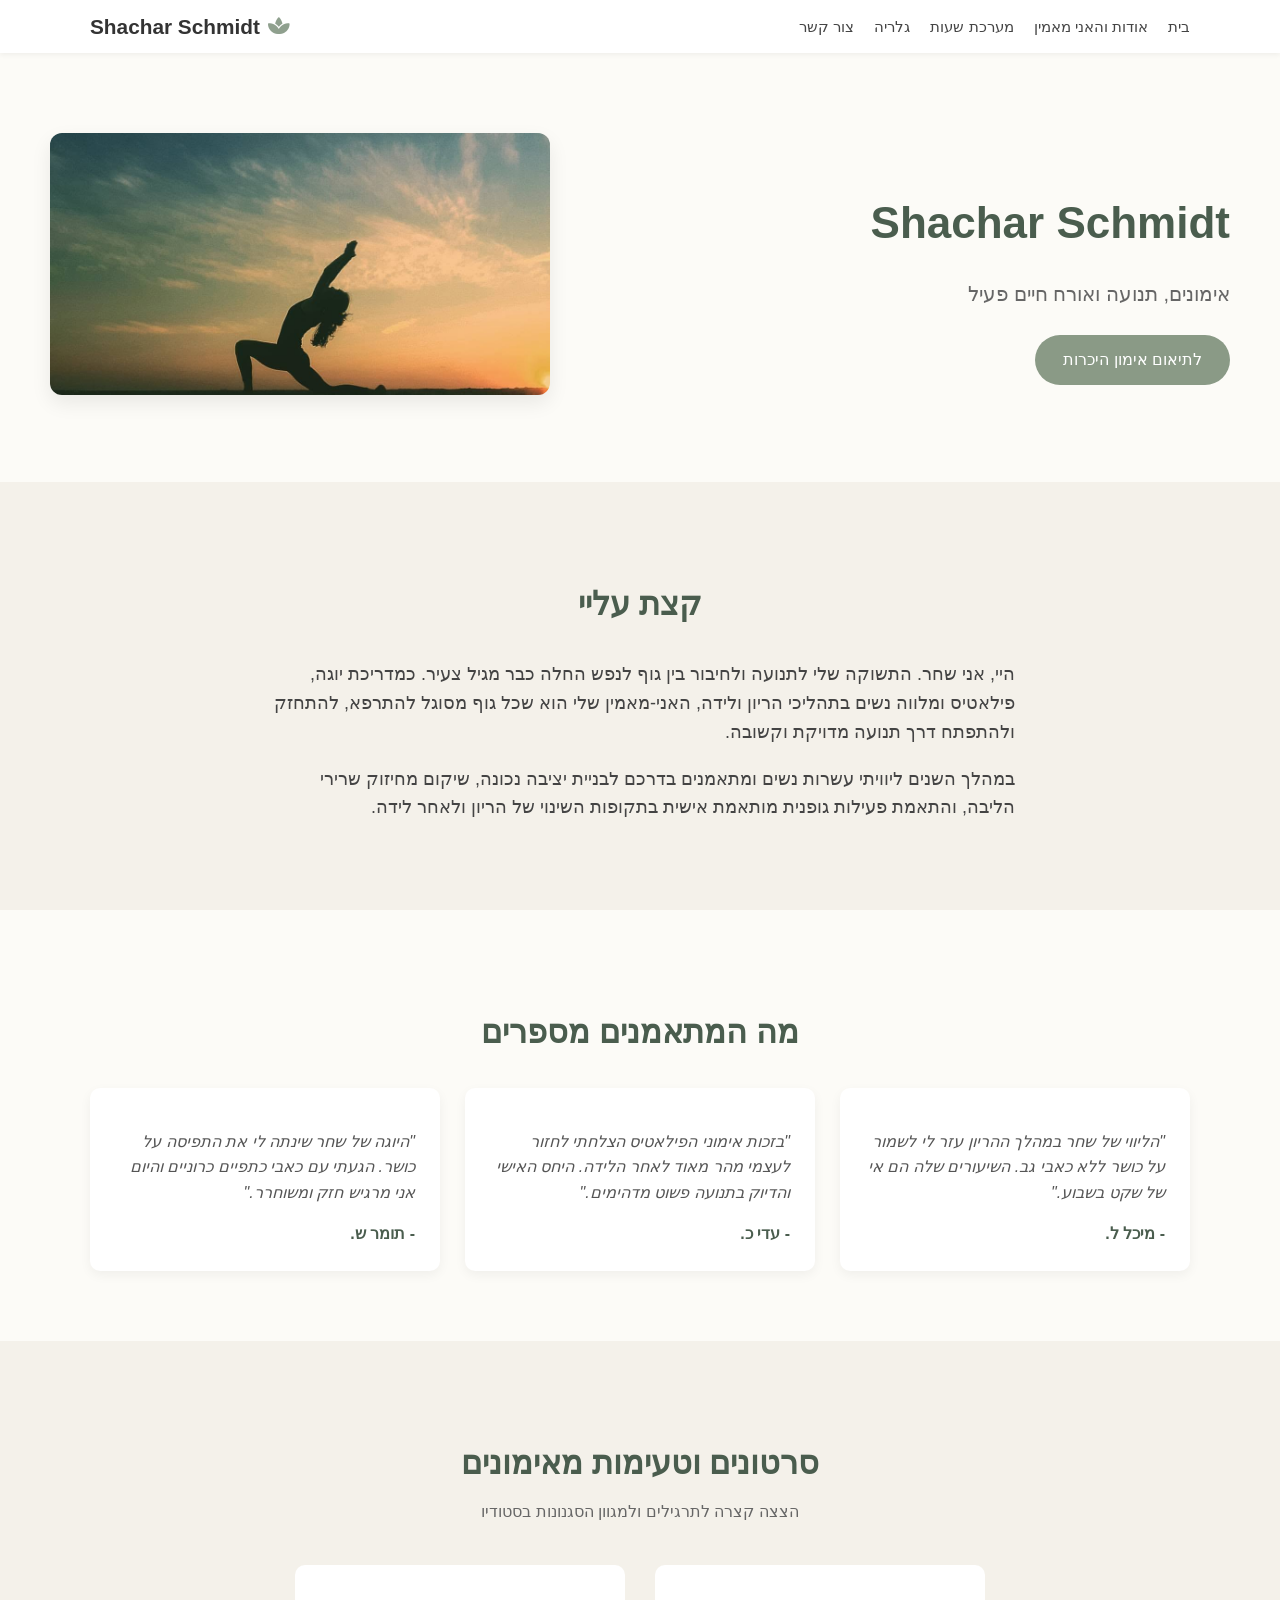
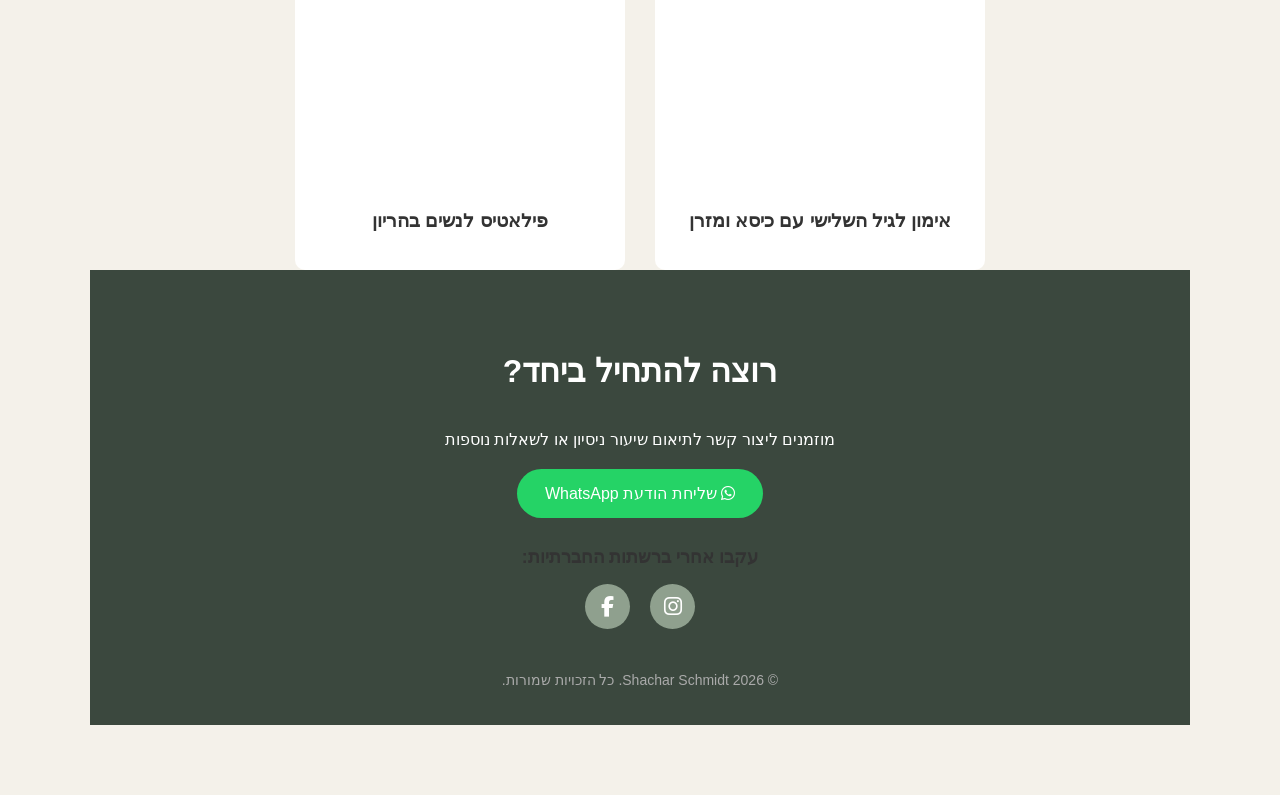
==== index.html @ 077f6edd "Fix HTML encoding issues in index.html" ====
<!DOCTYPE html>
<html lang="he" dir="rtl">

<head>
   <!-- Font Awesome Icons -->
<link rel="stylesheet" href="https://cdnjs.cloudflare.com/ajax/libs/font-awesome/6.4.0/css/all.min.css">
    <meta charset="UTF-8">
    <meta name="viewport" content="width=device-width, initial-scale=1.0">
    <title>Shachar Schmidt - יוגה, פילאטיס ותנועה</title>
    <link rel="stylesheet" href="style.css">
</head>

<body>

   <!-- תפריט עליון -->
    <header class="header">
  <div class="container header-container">
    <!-- לוגו יחיד מימין עם אייקון יוגה -->
    <div class="logo">
      <i class="fa-solid fa-spa logo-icon"></i> Shachar Schmidt
    </div>
    
    <!-- תפריט ניווט בשורה אחת -->
    <nav class="navbar">
      <ul class="nav-links">
        <li><a href="index.html">בית</a></li>
        <li><a href="about.html">אודות והאני מאמין</a></li>
        <li><a href="schedule.html">מערכת שעות</a></li>
        <li><a href="gallery.html">גלריה</a></li>
        <li><a href="#contact">צור קשר</a></li>
      </ul>
    </nav>
  </div>
</header>

    <!-- אזור ראשי (Hero Section) -->
    <section id="hero" class="hero">
        <div class="hero-content">
            <h1>Shachar Schmidt</h1>
            <p>אימונים, תנועה ואורח חיים פעיל</p>
            <a href="#contact" class="btn">לתיאום אימון היכרות</a>
        </div>
        <div class="hero-image">
            <img src="images/shachr.jpg" alt="שחר שמידט - מורה ליוגה ופילאטיס">
        </div>
    </section>

    <!-- סקציית אודות -->
    <section id="about" class="section about-section">
        <div class="container">
            <h2>קצת עליי</h2>
            <div class="about-grid">
                <div class="about-text">
                    <p>
                        היי, אני שחר. התשוקה שלי לתנועה ולחיבור בין גוף לנפש החלה כבר מגיל צעיר. 
                        כמדריכת יוגה, פילאטיס ומלווה נשים בתהליכי הריון ולידה, האני-מאמין שלי הוא שכל גוף מסוגל להתרפא, להתחזק ולהתפתח דרך תנועה מדויקת וקשובה.
                    </p>
                    <p>
                        במהלך השנים ליוויתי עשרות נשים ומתאמנים בדרכם לבניית יציבה נכונה, שיקום מחיזוק שרירי הליבה, והתאמת פעילות גופנית מותאמת אישית בתקופות השינוי של הריון ולאחר לידה.
                    </p>
                </div>
            </div>
        </div>
    </section>

    <!-- סקציית המלצות מתאמנים -->
    <section id="testimonials" class="section testimonials-section">
        <div class="container">
            <h2>מה המתאמנים מספרים</h2>
            <div class="cards-grid">
                <div class="card">
                    <p class="quote">"הליווי של שחר במהלך ההריון עזר לי לשמור על כושר ללא כאבי גב. השיעורים שלה הם אי של שקט בשבוע."</p>
                    <span class="author">- מיכל ל.</span>
                </div>
                <div class="card">
                    <p class="quote">"בזכות אימוני הפילאטיס הצלחתי לחזור לעצמי מהר מאוד לאחר הלידה. היחס האישי והדיוק בתנועה פשוט מדהימים."</p>
                    <span class="author">- עדי כ.</span>
                </div>
                <div class="card">
                    <p class="quote">"היוגה של שחר שינתה לי את התפיסה על כושר. הגעתי עם כאבי כתפיים כרוניים והיום אני מרגיש חזק ומשוחרר."</p>
                    <span class="author">- תומר ש.</span>
                </div>
            </div>
        </div>
    </section>

    <!-- סקציית סרטוני אימון -->
    <section id="videos" class="section videos-section">
        <div class="container">
           <h2>סרטונים וטעימות מאימונים</h2>
<p class="section-subtitle">הצצה קצרה לתרגילים ולמגוון הסגנונות בסטודיו</p>

<div class="video-grid">
    <!-- סרטון 1 -->
    <div class="video-card">
        <iframe 
            width="100%" 
            height="200" 
            src="https://www.youtube.com/watch?v=Ssh5cuVT5lw" 
            title="אימון לגיל השלישי" 
            frameborder="0" 
            allow="accelerometer; autoplay; clipboard-write; encrypted-media; gyroscope; picture-in-picture" 
            allowfullscreen>
        </iframe>
        <h3>אימון לגיל השלישי עם כיסא ומזרן</h3>
    </div>

    <!-- סרטון 2 -->
    <div class="video-card">
        <iframe 
            width="100%" 
            height="200" 
            src="https://www.youtube.com/embed/dh1nBXYaDmw" 
            title="פילאטיס לנשים בהריון" 
            frameborder="0" 
            allow="accelerometer; autoplay; clipboard-write; encrypted-media; gyroscope; picture-in-picture" 
            allowfullscreen>
        </iframe>
        <h3>פילאטיס לנשים בהריון</h3>
    </div>
</div>

    <!-- סקציית יצירת קשר / פוטר -->
    <footer id="contact" class="footer">
  <div class="container">
    <h2>רוצה להתחיל ביחד?</h2>
    <p>מוזמנים ליצור קשר לתיאום שיעור ניסיון או לשאלות נוספות</p>
    
    <!-- כפתור ווטסאפ -->
  <a href="https://wa.me/972506403229?text=היי,%20אני%20מתעניינת%20בתוכן%20ובאימונים%20שלך,%20אשמח%20לפרטים%20נוספים" class="btn btn-whatsapp" target="_blank">
  <i class="fab fa-whatsapp"></i> שליחת הודעת WhatsApp
</a>

    <!-- אזור רשתות חברתיות -->
    <div class="social-links">
      <h3>עקבו אחרי ברשתות החברתיות:</h3>
      <a href="https://www.instagram.com/shacharschmidt" target="_blank" aria-label="Instagram">
        <i class="fab fa-instagram"></i>
      </a>
      <a href="https://www.facebook.com/shacharschmidt" target="_blank" aria-label="Facebook">
        <i class="fab fa-facebook-f"></i>
      </a>
    </div>

    <p class="copyright">© 2026 Shachar Schmidt. כל הזכויות שמורות.</p>
  </div>
</footer>

</body>
</html>
---- style.css ----
/* הגדרות בסיס */
body {
    margin: 0;
    font-family: 'Segoe UI', Tahoma, Geneva, Verdana, sans-serif;
    background-color: #fcfbf7;
    color: #333333;
    line-height: 1.6;
}

.container {
    max-width: 1100px;
    margin: 0 auto;
    padding: 0 20px;
}

.section {
    padding: 70px 0;
    text-align: center;
}

.section h2 {
    font-size: 32px;
    color: #4a5d4e;
    margin-bottom: 30px;
}

.section-subtitle {
    color: #666;
    margin-top: -20px;
    margin-bottom: 40px;
}

/* צמצום גובה ה-Header וסדר כללי */
.header {
  background-color: #ffffff;
  box-shadow: 0 2px 5px rgba(0,0,0,0.05);
  padding: 10px 0; /* צמצום הרווח העליון והתחתון */
}

.header-container {
  display: flex;
  justify-content: space-between;
  align-items: center;
  flex-direction: row-reverse; /* שומר על הלוגו מימין והתפריט משמאל */
}

/* עיצוב הלוגו והאייקון */
.logo {
  font-size: 1.3rem;
  font-weight: bold;
  color: #333;
  display: flex;
  align-items: center;
  gap: 8px;
}

.logo-icon {
  color: #8fa08e; /* צבע ירוק-זית עדין לאייקון היוגה */
  font-size: 1.2rem;
}

/* עיצוב הקישורים בשורה אחת נקייה */
.nav-links {
  display: flex;
  list-style: none; /* מסיר את הנקודות של הרשימה */
  margin: 0;
  padding: 0;
  gap: 20px; /* מרווח בין הקישורים */
}

.nav-links a {
  text-decoration: none;
  color: #444;
  font-weight: 500;
  font-size: 0.95rem;
  transition: color 0.3s;
}

.nav-links a:hover {
  color: #8fa08e;
}

/* אזור ראשי - Hero */
.hero {
    display: flex;
    align-items: center;
    justify-content: space-between;
    padding: 80px 50px;
    gap: 40px;
}

.hero-content h1 {
    font-size: 44px;
    color: #4a5d4e;
    margin-bottom: 15px;
}

.hero-content p {
    font-size: 20px;
    color: #666666;
    margin-bottom: 25px;
}

.hero-image img {
    width: 100%;
    max-width: 500px;
    border-radius: 12px;
    box-shadow: 0 8px 20px rgba(0,0,0,0.08);
}

/* כפתורים */
.btn {
    display: inline-block;
    background-color: #8a9a86;
    color: white;
    text-decoration: none;
    padding: 12px 28px;
    font-size: 16px;
    border-radius: 25px;
    transition: background-color 0.3s;
}

.btn:hover {
    background-color: #6c7c68;
}

.btn-whatsapp {
    background-color: #25d366;
}

.btn-whatsapp:hover {
    background-color: #1eb854;
}

/* סקציית אודות */
.about-section {
    background-color: #f4f1ea;
}

.about-text {
    max-width: 750px;
    margin: 0 auto;
    font-size: 18px;
    color: #444;
    text-align: right;
}

/* סקציית המלצות (Cards) */
.cards-grid {
    display: flex;
    gap: 25px;
    justify-content: center;
    flex-wrap: wrap;
}

.card {
    background: white;
    padding: 25px;
    border-radius: 10px;
    box-shadow: 0 4px 12px rgba(0,0,0,0.05);
    flex: 1;
    min-width: 250px;
    max-width: 320px;
    text-align: right;
}

.quote {
    font-style: italic;
    color: #555;
    margin-bottom: 15px;
}

.author {
    font-weight: bold;
    color: #4a5d4e;
}

/* סקציית סרטונים */
.videos-section {
    background-color: #f4f1ea;
}

.video-grid {
    display: flex;
    gap: 30px;
    justify-content: center;
    flex-wrap: wrap;
}

.video-card {
    background: white;
    padding: 15px;
    border-radius: 10px;
    width: 300px;
}

.video-placeholder {
    height: 180px;
    background-color: #e0e0e0;
    border-radius: 8px;
    display: flex;
    align-items: center;
    justify-content: center;
    color: #666;
}

/* פוטר */
.footer {
    background-color: #3b483e;
    color: white;
    padding: 50px 0 20px 0;
    text-align: center;
}

.footer h2 {
    color: #ffffff;
}

.copyright {
    margin-top: 40px;
    font-size: 14px;
    color: #aaa;
}
/* הגנה כללית שתמונות לא ייצאו מגבולות המסך */
img {
  max-width: 100%;
  height: auto;
}

/* התאמות מיוחדות למסכי טלפון */
@media (max-width: 768px) {
  /* הקטנת רווחים ושוליים ענקיים */
  .container {
    width: 90%;
    padding: 10px;
  }

  /* הקטנת גודל גופנים שמתאימים למחשב */
  h1 { font-size: 2rem; }
  h2 { font-size: 1.5rem; }
  p { font-size: 1rem; }

  /* סידור כרטיסיות הוידאו/תרגילים טור אחד מתחת לשני */
  .video-grid {
    grid-template-columns: 1fr;
    gap: 15px;
  }
}
/* עיצוב אזור רשתות חברתיות */
.social-links {
  margin: 25px 0;
}

.social-links h3 {
  font-size: 1.1rem;
  margin-bottom: 12px;
  color: #333;
}

.social-links a {
  display: inline-flex;
  align-items: center;
  justify-content: center;
  width: 45px;
  height: 45px;
  margin: 0 8px;
  background-color: #8fa08e; /* צבע הירוק-זית של האתר */
  color: #ffffff;
  border-radius: 50%;
  font-size: 1.3rem;
  text-decoration: none;
  transition: all 0.3s ease;
}

/* אפקט מעבר עכבר (Hover) */
.social-links a:hover {
  background-color: #6e7e6d;
  transform: translateY(-3px);
}
/* עיצוב כללי לעמודים הפנימיים */
.page-content {
  padding: 60px 20px;
  min-height: 70vh;
}

.page-content h1 {
  color: #333;
  margin-bottom: 30px;
  border-bottom: 2px solid #8fa08e;
  display: inline-block;
  padding-bottom: 5px;
}

/* עיצוב הקישור הפעיל בתפריט */
.nav-links a.active {
  font-weight: bold;
  border-bottom: 2px solid #8fa08e;
}

/* עיצוב טבלת מערכת שעות */
.schedule-table {
  width: 100%;
  border-collapse: collapse;
  margin-top: 20px;
  background-color: #fff;
  box-shadow: 0 2px 8px rgba(0,0,0,0.05);
}

.schedule-table th, 
.schedule-table td {
  padding: 12px 15px;
  text-align: right;
  border-bottom: 1px solid #ddd;
}

.schedule-table th {
  background-color: #8fa08e;
  color: white;
}

.schedule-table tr:hover {
  background-color: #f5f5f5;
}

/* עיצוב גלריית תמונות */
.gallery-grid {
  display: grid;
  grid-template-columns: repeat(auto-fit, minmax(250px, 1fr));
  gap: 20px;
  margin-top: 25px;
}

.gallery-grid img {
  width: 100%;
  border-radius: 8px;
  object-fit: cover;
}
/* ==========================================
   השלמת התאמה מלאה למובייל (Mobile Responsive)
   ========================================== */
@media (max-width: 768px) {

  /* 1. התאמת ה-Header והלוגו לטלפון */
  .header-container {
    flex-direction: column !important; /* מציב את הלוגו והתפריט בטור */
    gap: 12px;
    padding: 10px 0;
  }

  .nav-links {
    flex-wrap: wrap; /* מונע מהתפריט לצאת מגבולות המסך */
    justify-content: center;
    gap: 10px 15px;
  }

  .nav-links a {
    font-size: 0.9rem;
  }

  /* 2. התאמת אזור ה-Hero (דף הבית) למובייל */
  .hero {
    flex-direction: column-reverse; /* התמונה תופיע מעל/מתחת לטקסט בצורה מסודרת */
    padding: 30px 15px;
    text-align: center;
  }

  .hero-content h1 {
    font-size: 28px;
  }

  /* 3. התאמת סרטוני יוטיוב (iframe) לרוחב 100% מהמסך */
  .video-grid iframe,
  iframe {
    width: 100% !important;
    max-width: 100%;
    height: 210px !important; /* גובה פרופורציונלי לטלפונים */
    border-radius: 8px;
  }

  /* 4. התאמת טבלת השעות לגלילה אופקית נוחה */
  .schedule-table {
    display: block;
    overflow-x: auto;
    white-space: nowrap;
  }
}
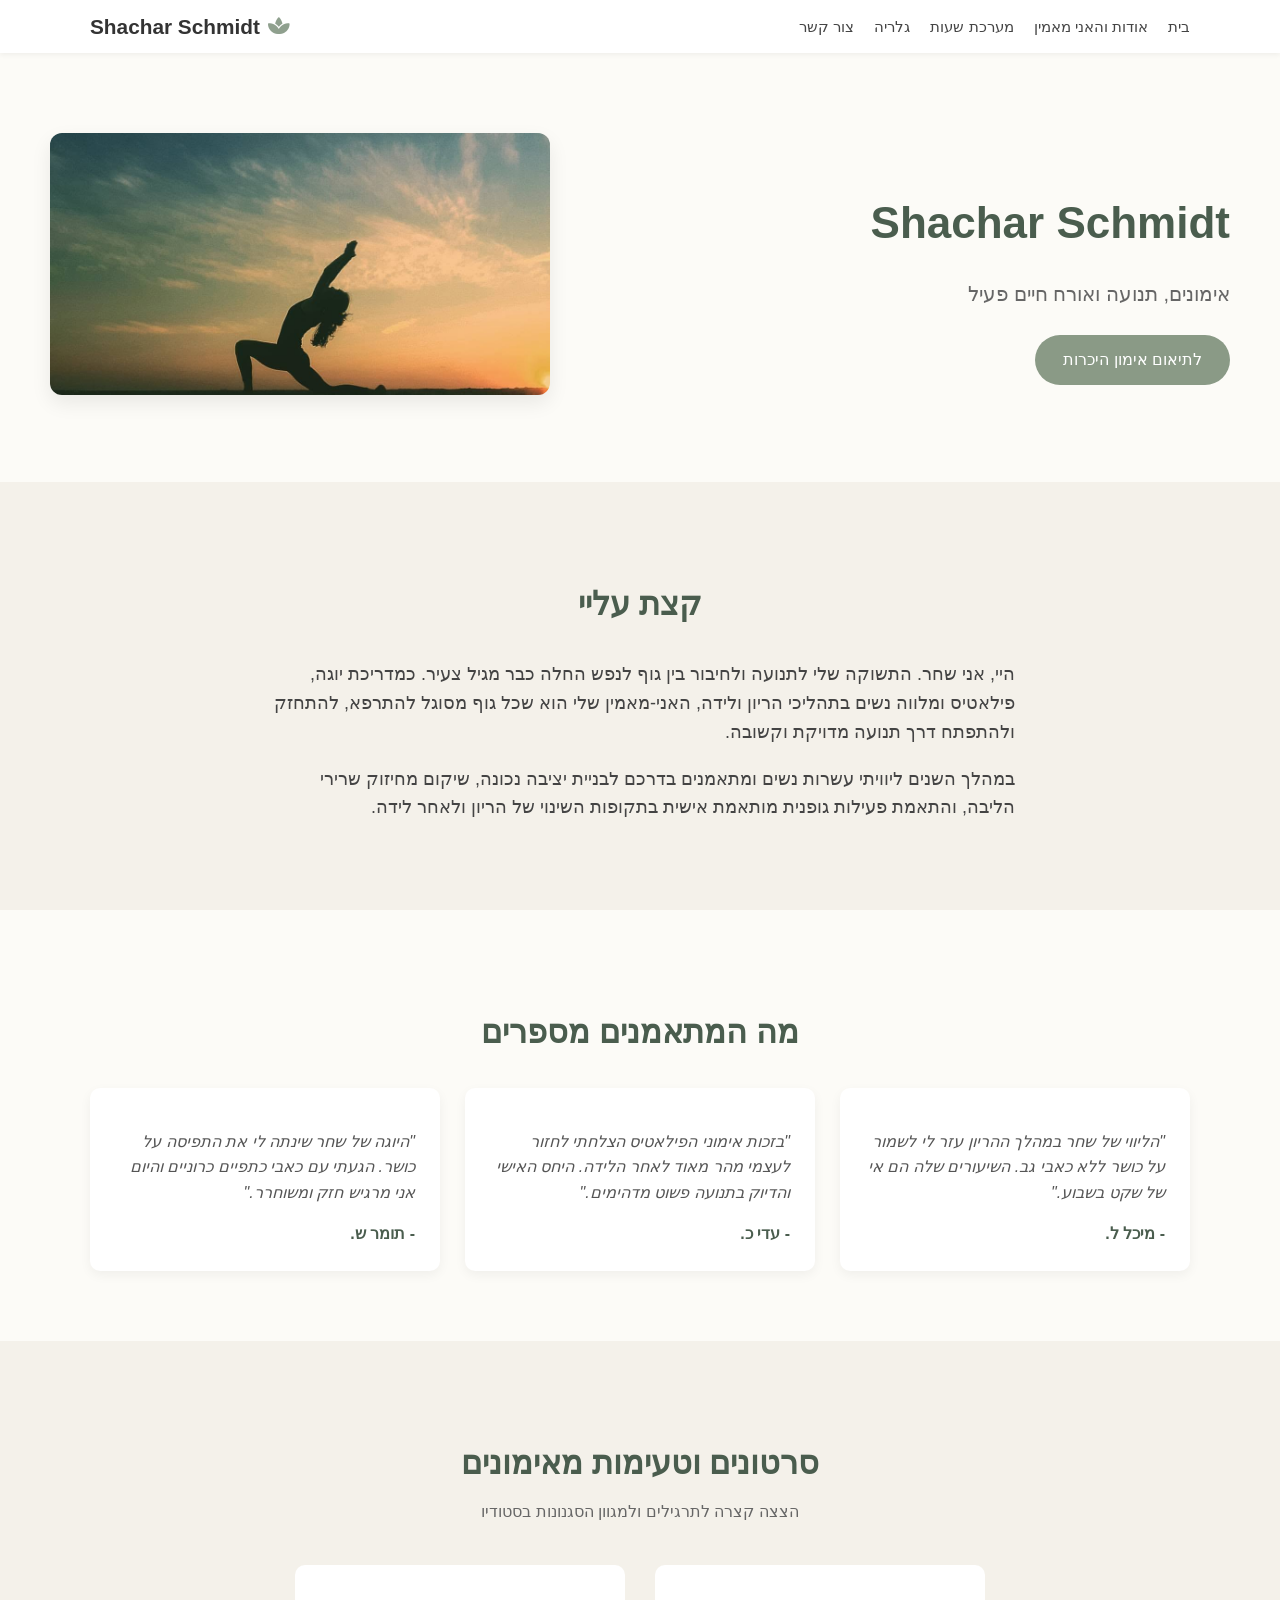
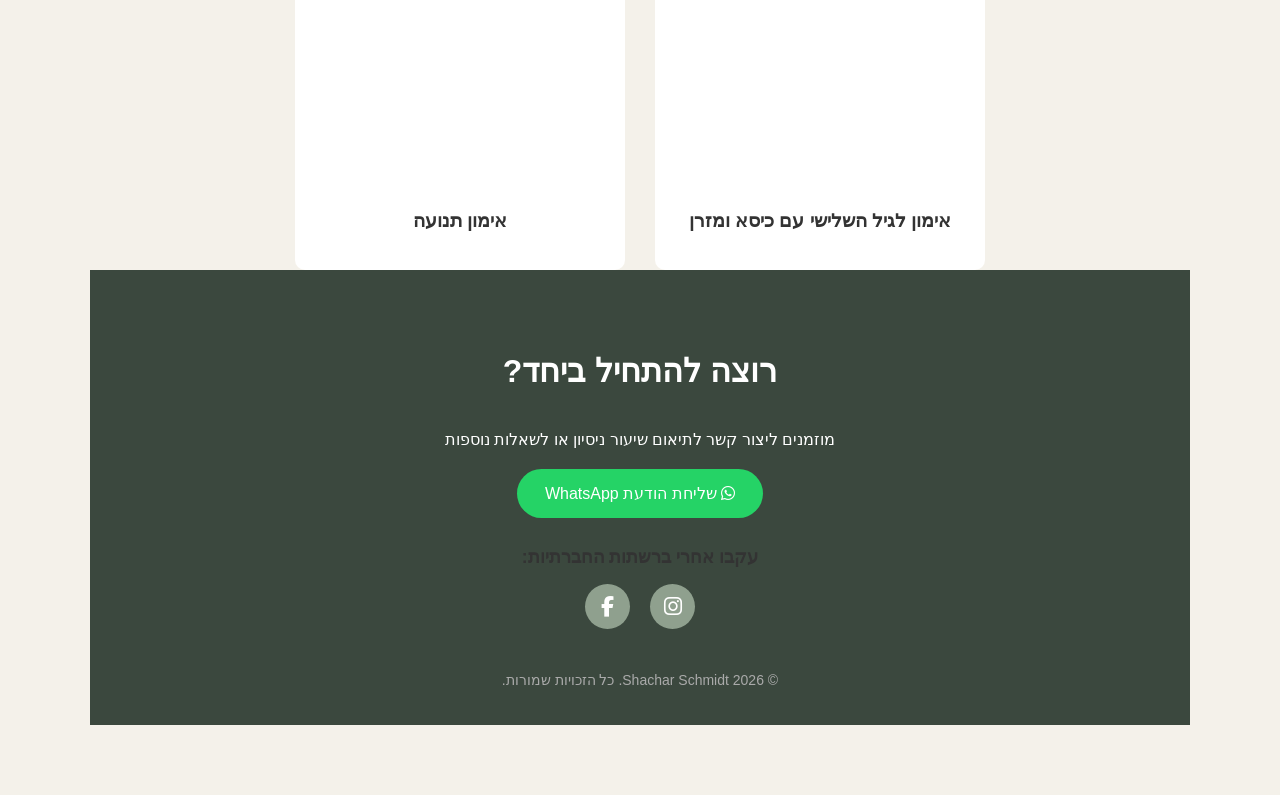
==== commit 48d8382f: "Fix HTML encoding issues in index.html" ====
--- a/index.html
+++ b/index.html
@@ -110,13 +110,13 @@
         <iframe 
             width="100%" 
             height="200" 
-            src="https://www.youtube.com/embed/dh1nBXYaDmw" 
-            title="פילאטיס לנשים בהריון" 
+            src="https://www.youtube.com/watch?v=Ssh5cuVT5lw" 
+            title="אימון תנועה " 
             frameborder="0" 
             allow="accelerometer; autoplay; clipboard-write; encrypted-media; gyroscope; picture-in-picture" 
             allowfullscreen>
         </iframe>
-        <h3>פילאטיס לנשים בהריון</h3>
+        <h3>אימון תנועה</h3>
     </div>
 </div>
 
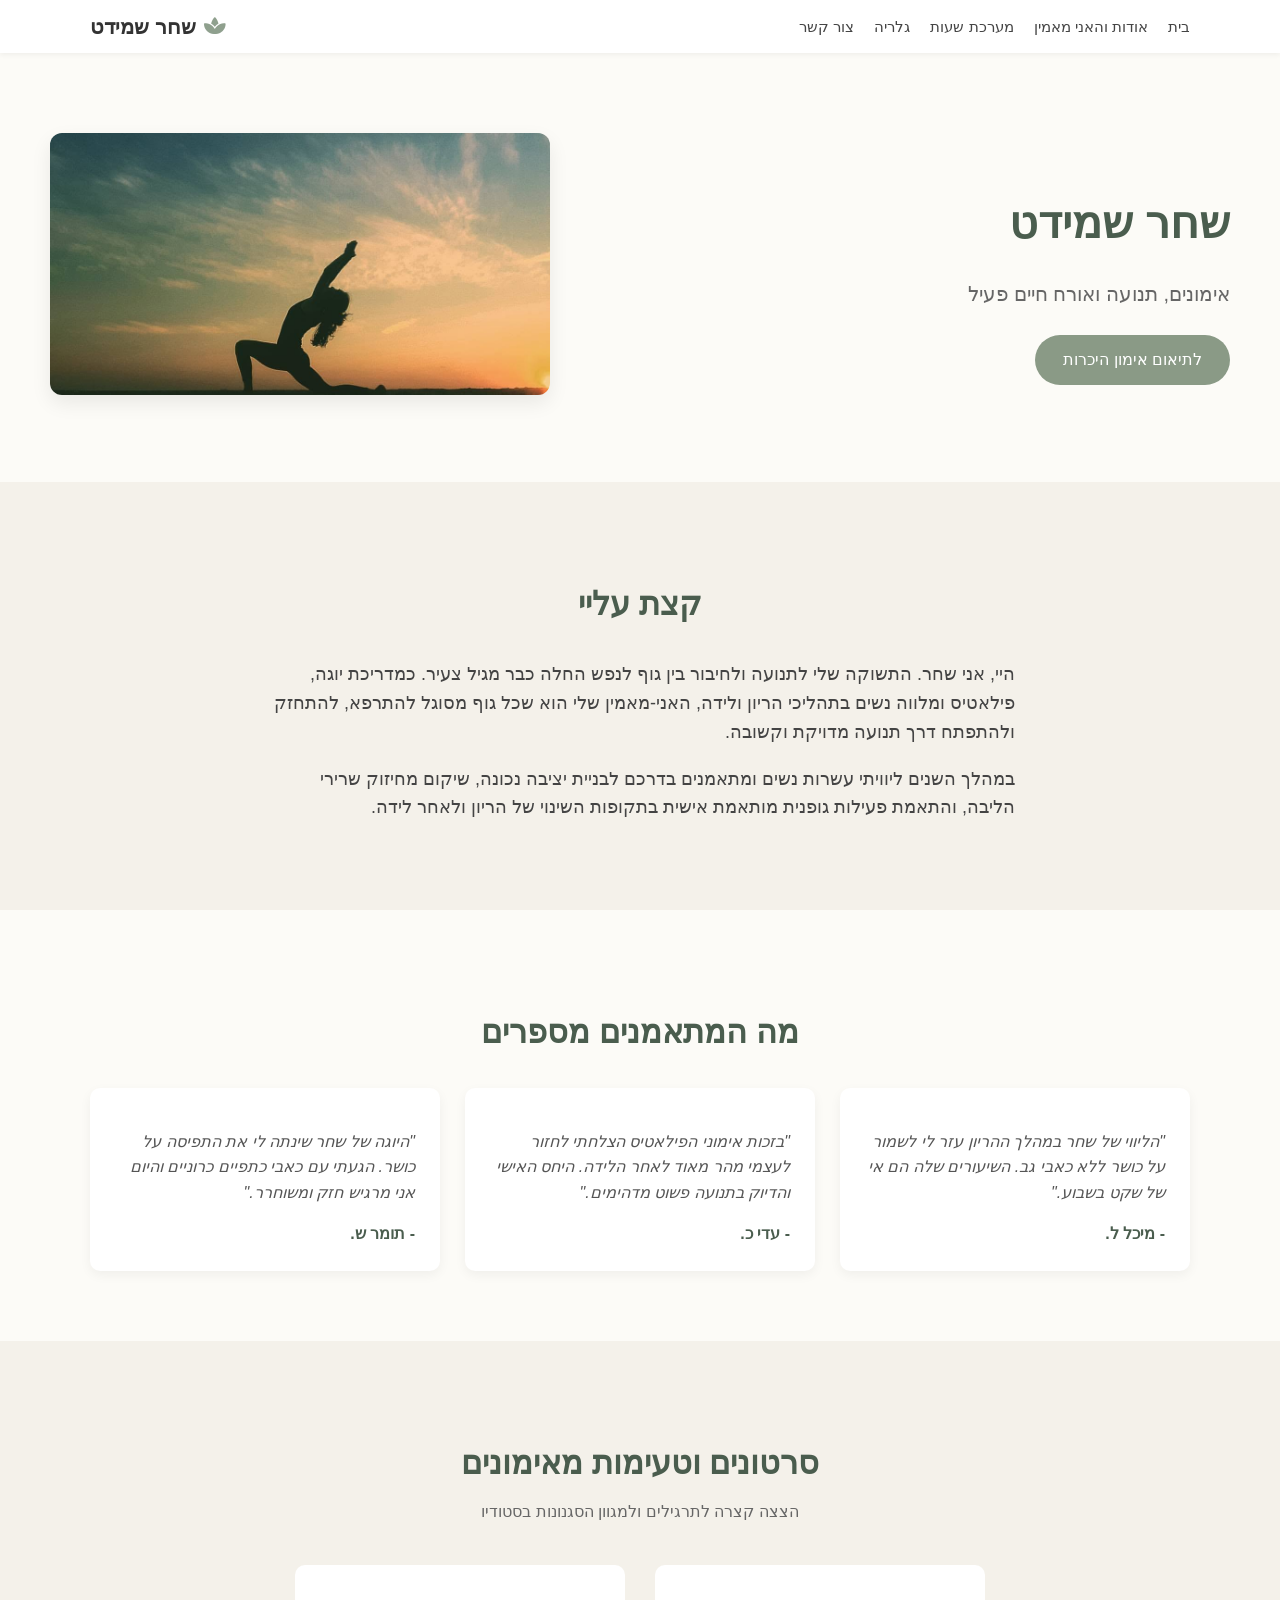
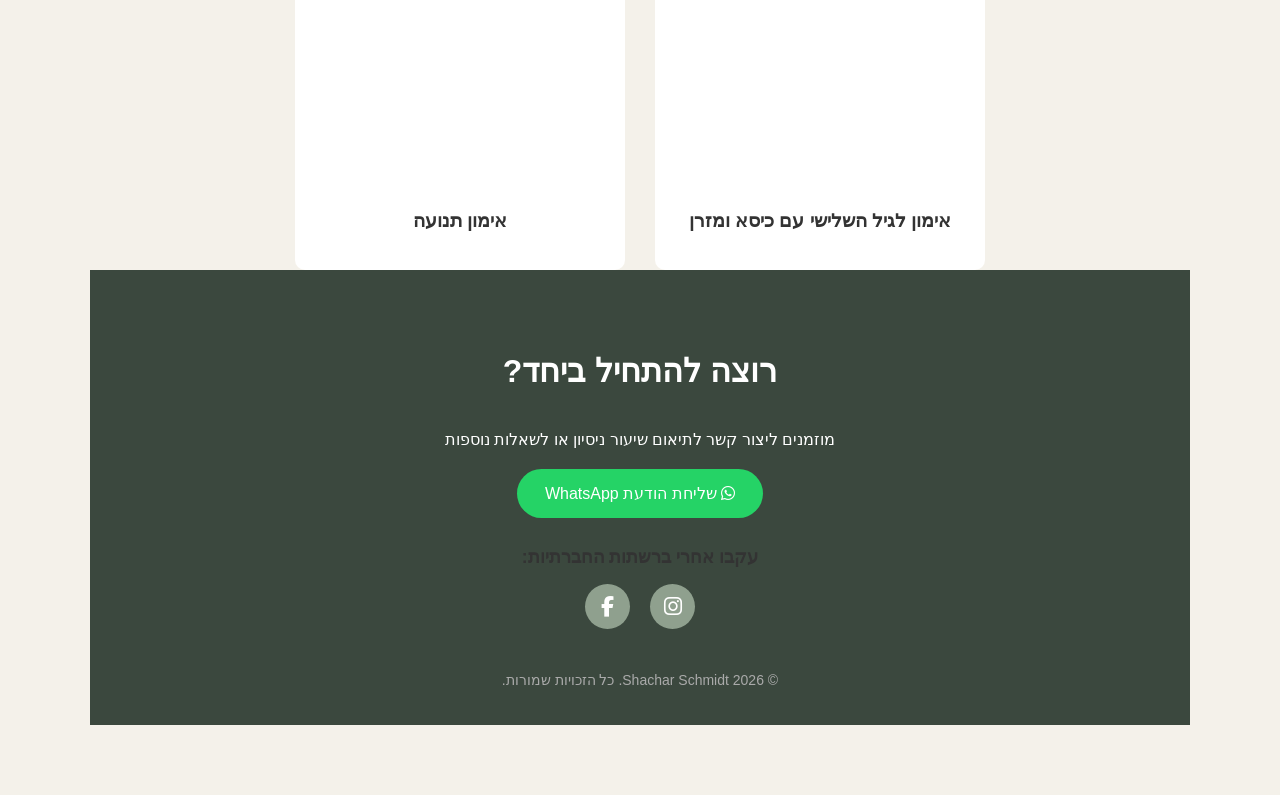
==== commit 43caad64: "Fix HTML encoding issues in index.html" ====
--- a/index.html
+++ b/index.html
@@ -6,7 +6,7 @@
 <link rel="stylesheet" href="https://cdnjs.cloudflare.com/ajax/libs/font-awesome/6.4.0/css/all.min.css">
     <meta charset="UTF-8">
     <meta name="viewport" content="width=device-width, initial-scale=1.0">
-    <title>Shachar Schmidt - יוגה, פילאטיס ותנועה</title>
+    <title>שחר שמידט - יוגה, פילאטיס ותנועה</title>
     <link rel="stylesheet" href="style.css">
 </head>
 
@@ -17,7 +17,7 @@
   <div class="container header-container">
     <!-- לוגו יחיד מימין עם אייקון יוגה -->
     <div class="logo">
-      <i class="fa-solid fa-spa logo-icon"></i> Shachar Schmidt
+      <i class="fa-solid fa-spa logo-icon"></i> שחר שמידט
     </div>
     
     <!-- תפריט ניווט בשורה אחת -->
@@ -36,7 +36,7 @@
     <!-- אזור ראשי (Hero Section) -->
     <section id="hero" class="hero">
         <div class="hero-content">
-            <h1>Shachar Schmidt</h1>
+            <h1>שחר שמידט</h1>
             <p>אימונים, תנועה ואורח חיים פעיל</p>
             <a href="#contact" class="btn">לתיאום אימון היכרות</a>
         </div>
@@ -87,7 +87,7 @@
     <!-- סקציית סרטוני אימון -->
     <section id="videos" class="section videos-section">
         <div class="container">
-           <h2>סרטונים וטעימות מאימונים</h2>
+          <h2>סרטונים וטעימות מאימונים</h2>
 <p class="section-subtitle">הצצה קצרה לתרגילים ולמגוון הסגנונות בסטודיו</p>
 
 <div class="video-grid">
@@ -96,7 +96,7 @@
         <iframe 
             width="100%" 
             height="200" 
-            src="https://www.youtube.com/watch?v=Ssh5cuVT5lw" 
+            src="https://www.youtube.com/embed/Ssh5cuVT5lw" 
             title="אימון לגיל השלישי" 
             frameborder="0" 
             allow="accelerometer; autoplay; clipboard-write; encrypted-media; gyroscope; picture-in-picture" 
@@ -110,8 +110,8 @@
         <iframe 
             width="100%" 
             height="200" 
-            src="https://www.youtube.com/watch?v=Ssh5cuVT5lw" 
-            title="אימון תנועה " 
+            src="https://www.youtube.com/embed/dh1nBXYaDmw" 
+            title="אימון תנועה" 
             frameborder="0" 
             allow="accelerometer; autoplay; clipboard-write; encrypted-media; gyroscope; picture-in-picture" 
             allowfullscreen>
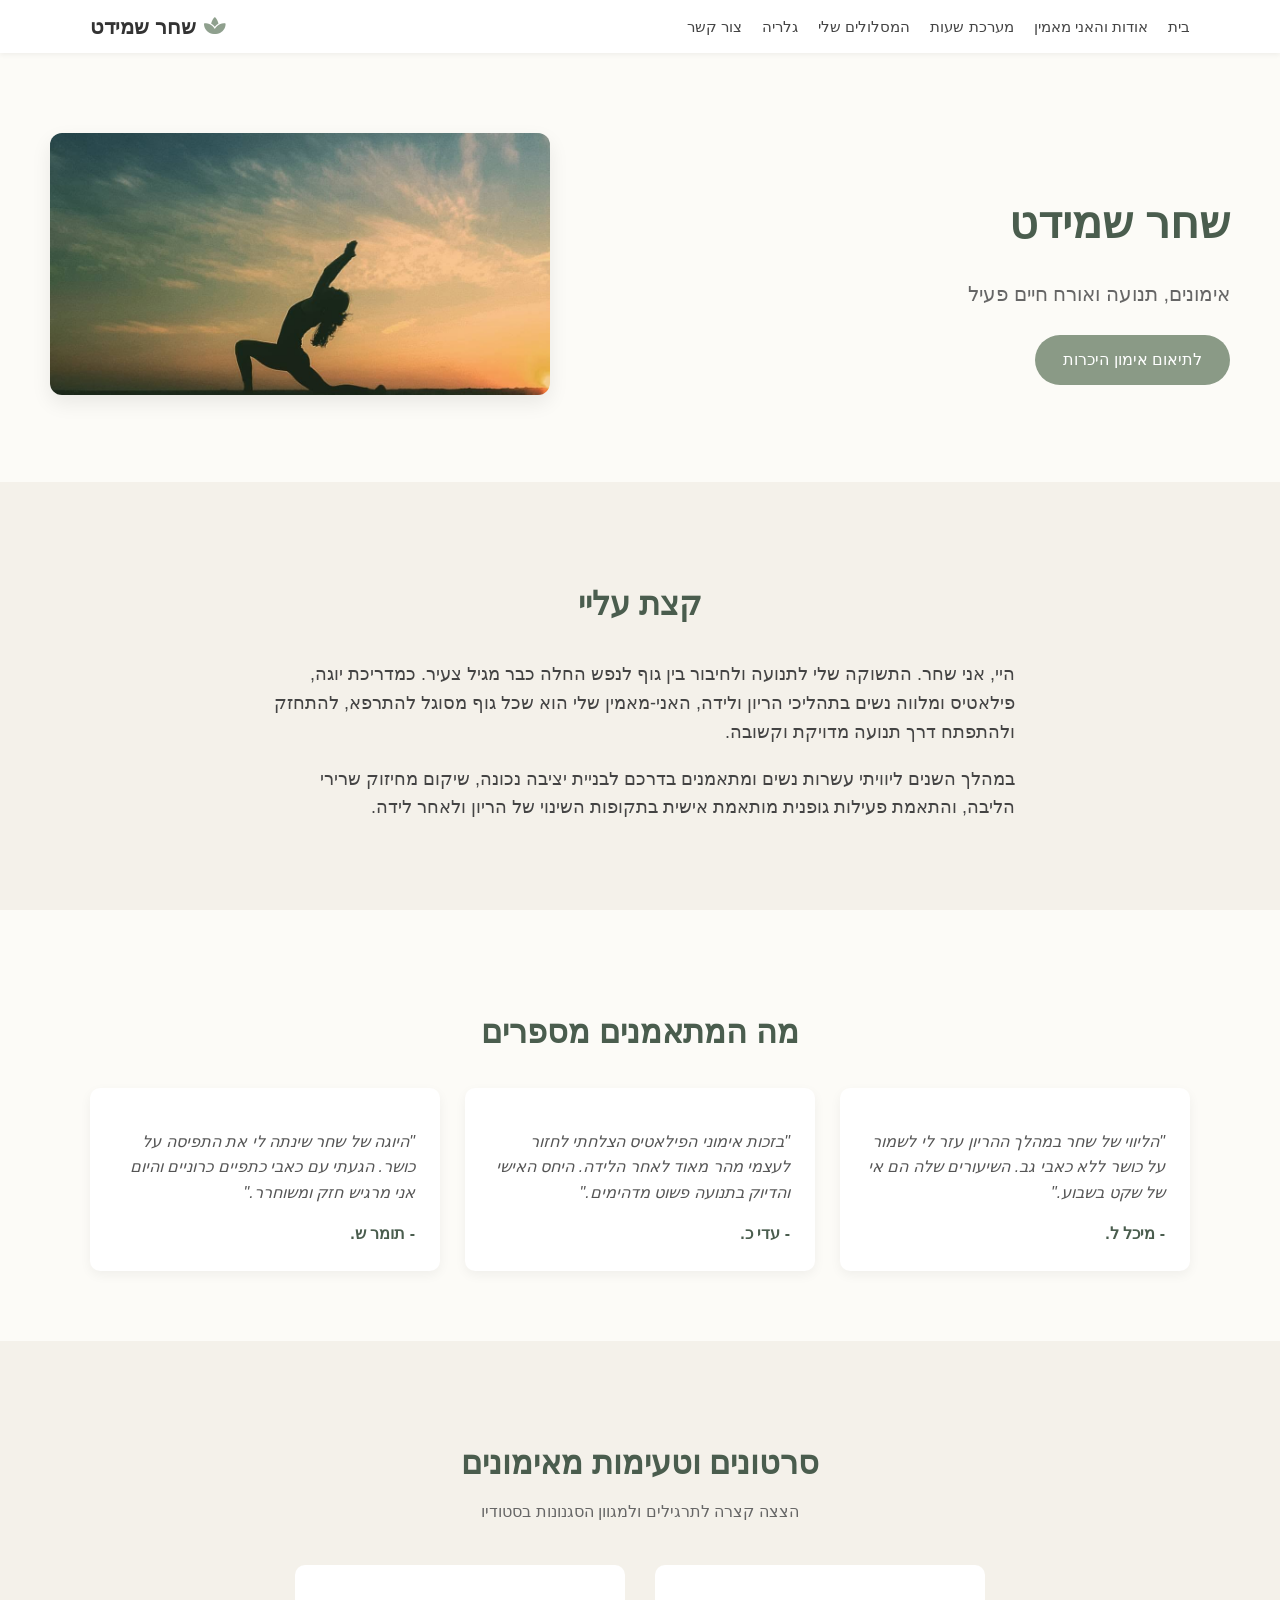
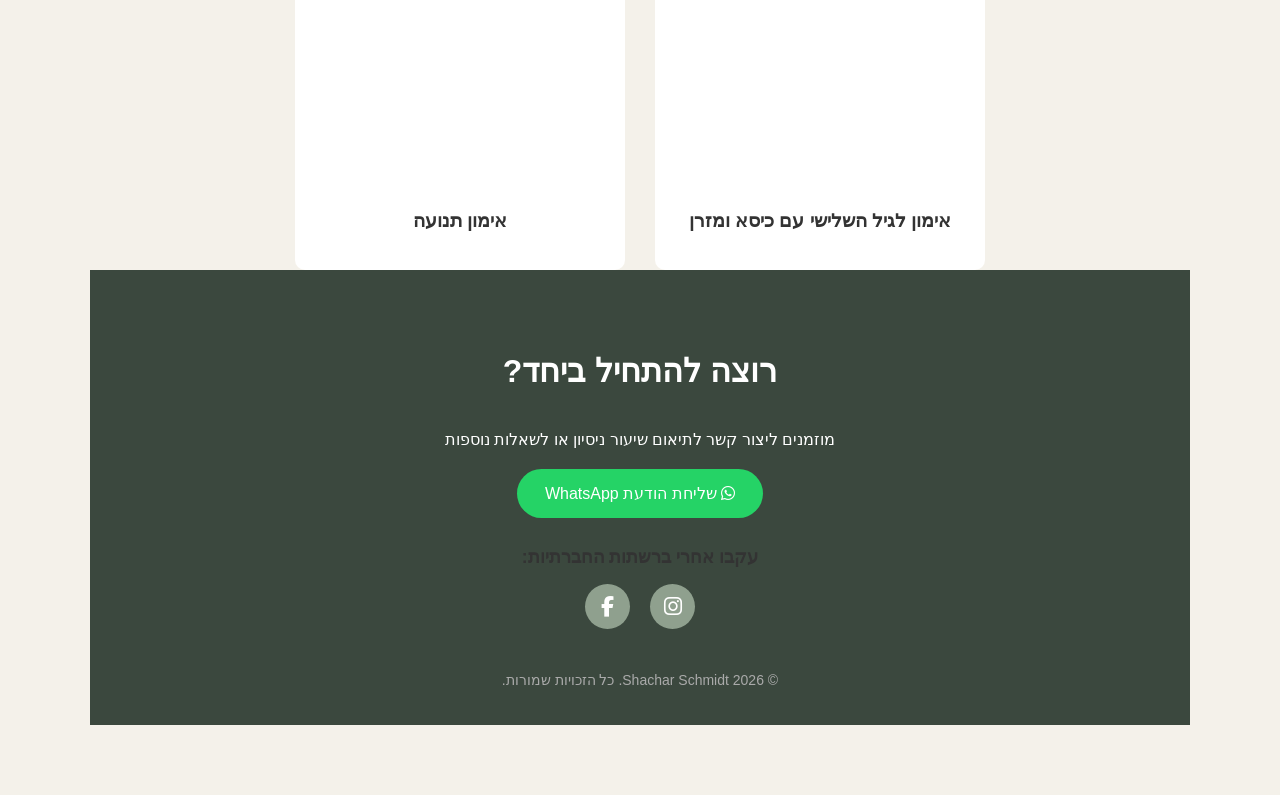
==== commit 08b5fc9d: "Update index.html" ====
--- a/index.html
+++ b/index.html
@@ -26,6 +26,7 @@
         <li><a href="index.html">בית</a></li>
         <li><a href="about.html">אודות והאני מאמין</a></li>
         <li><a href="schedule.html">מערכת שעות</a></li>
+        <li><a href="plans.html"> המסלולים שלי</a></li>
         <li><a href="gallery.html">גלריה</a></li>
         <li><a href="#contact">צור קשר</a></li>
       </ul>
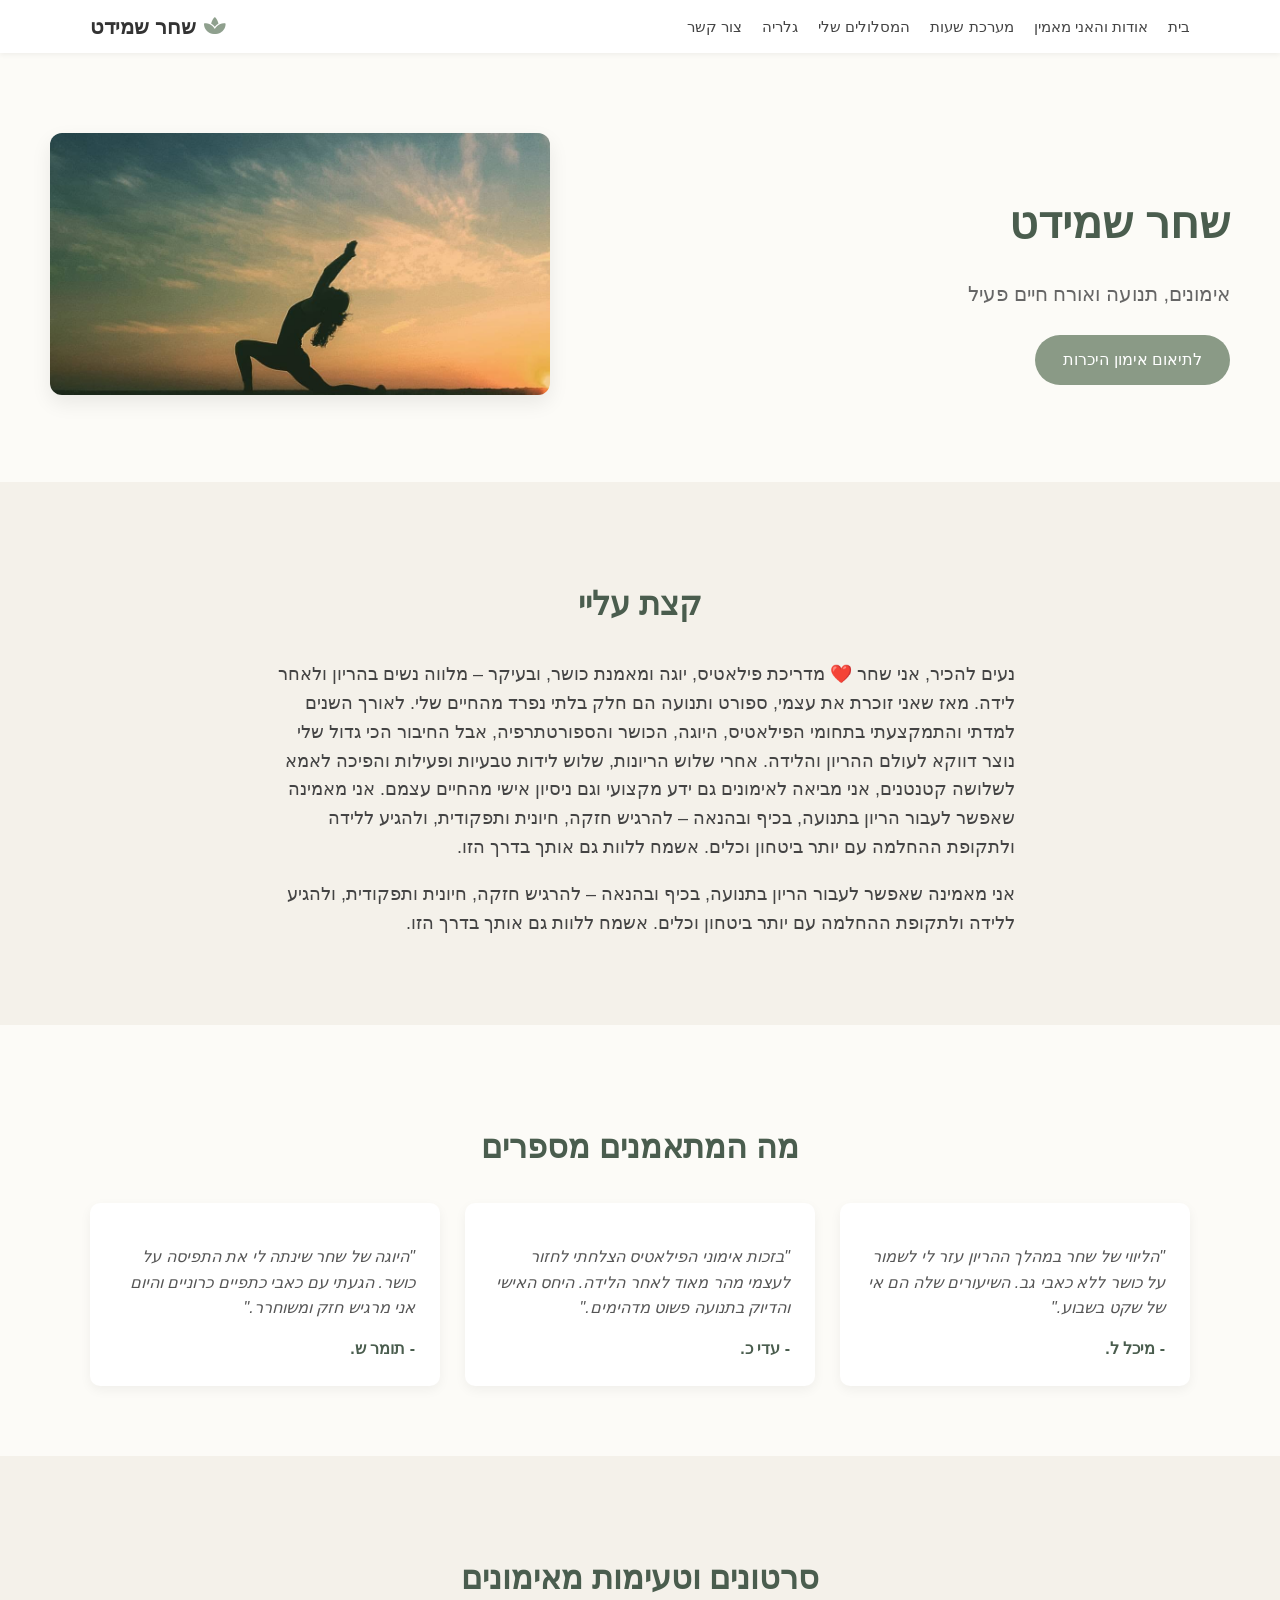
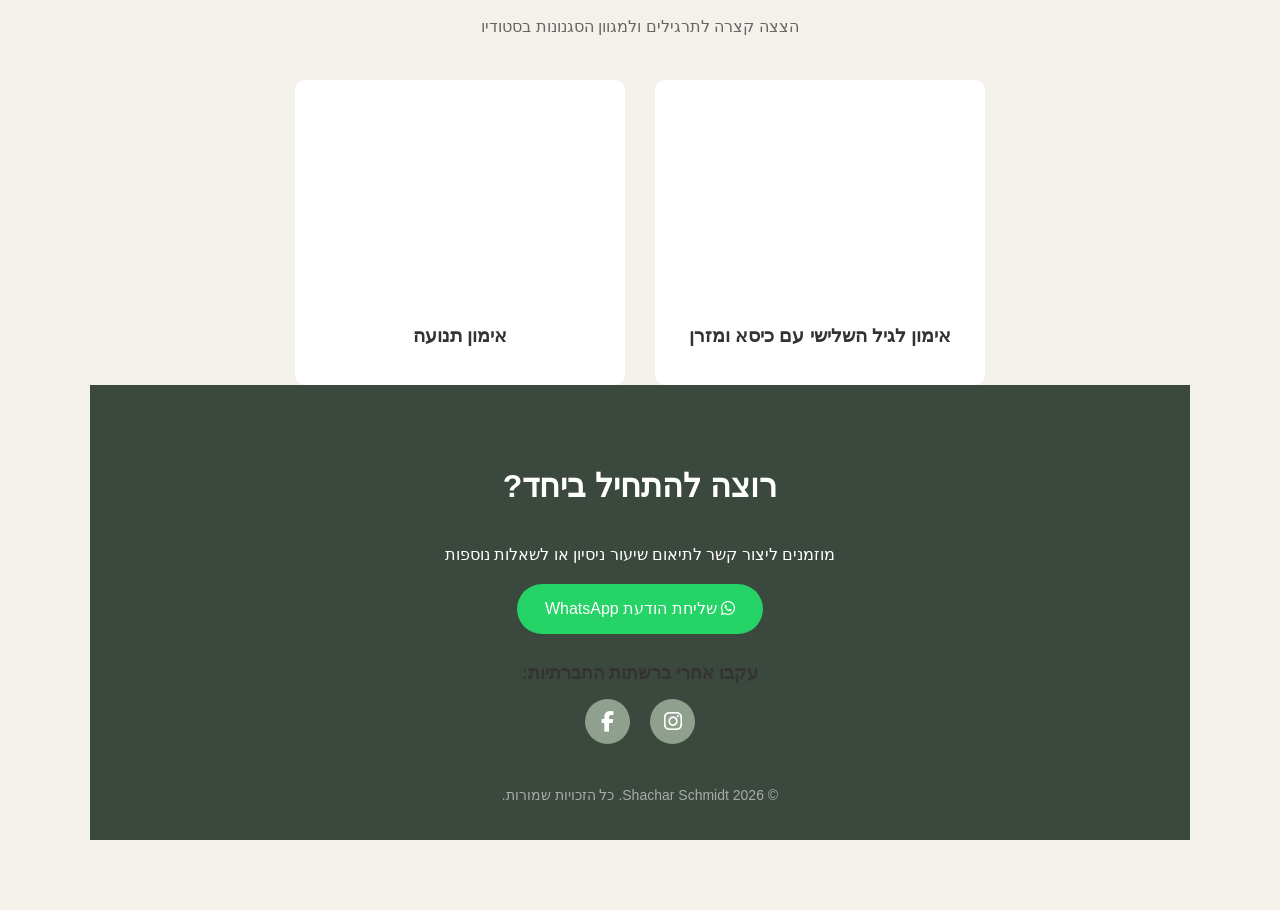
==== commit c8a12915: "Fix HTML formatting and update content" ====
--- a/index.html
+++ b/index.html
@@ -53,12 +53,18 @@
             <div class="about-grid">
                 <div class="about-text">
                     <p>
-                        היי, אני שחר. התשוקה שלי לתנועה ולחיבור בין גוף לנפש החלה כבר מגיל צעיר. 
-                        כמדריכת יוגה, פילאטיס ומלווה נשים בתהליכי הריון ולידה, האני-מאמין שלי הוא שכל גוף מסוגל להתרפא, להתחזק ולהתפתח דרך תנועה מדויקת וקשובה.
+                    נעים להכיר, אני שחר ❤️
+מדריכת פילאטיס, יוגה ומאמנת כושר, ובעיקר – מלווה נשים בהריון ולאחר לידה.
+מאז שאני זוכרת את עצמי, ספורט ותנועה הם חלק בלתי נפרד מהחיים שלי. לאורך השנים למדתי והתמקצעתי בתחומי הפילאטיס, היוגה, הכושר והספורטתרפיה, אבל החיבור הכי גדול שלי נוצר דווקא לעולם ההריון והלידה.
+אחרי שלוש הריונות, שלוש לידות טבעיות ופעילות והפיכה לאמא לשלושה קטנטנים, אני מביאה לאימונים גם ידע מקצועי וגם ניסיון אישי מהחיים עצמם.
+
+אני מאמינה שאפשר לעבור הריון בתנועה, בכיף ובהנאה – להרגיש חזקה, חיונית ותפקודית, ולהגיע ללידה ולתקופת ההחלמה עם יותר ביטחון וכלים.
+אשמח ללוות גם אותך בדרך הזו.
+
                     </p>
                     <p>
-                        במהלך השנים ליוויתי עשרות נשים ומתאמנים בדרכם לבניית יציבה נכונה, שיקום מחיזוק שרירי הליבה, והתאמת פעילות גופנית מותאמת אישית בתקופות השינוי של הריון ולאחר לידה.
-                    </p>
+אני מאמינה שאפשר לעבור הריון בתנועה, בכיף ובהנאה – להרגיש חזקה, חיונית ותפקודית, ולהגיע ללידה ולתקופת ההחלמה עם יותר ביטחון וכלים.
+אשמח ללוות גם אותך בדרך הזו.                    </p>
                 </div>
             </div>
         </div>
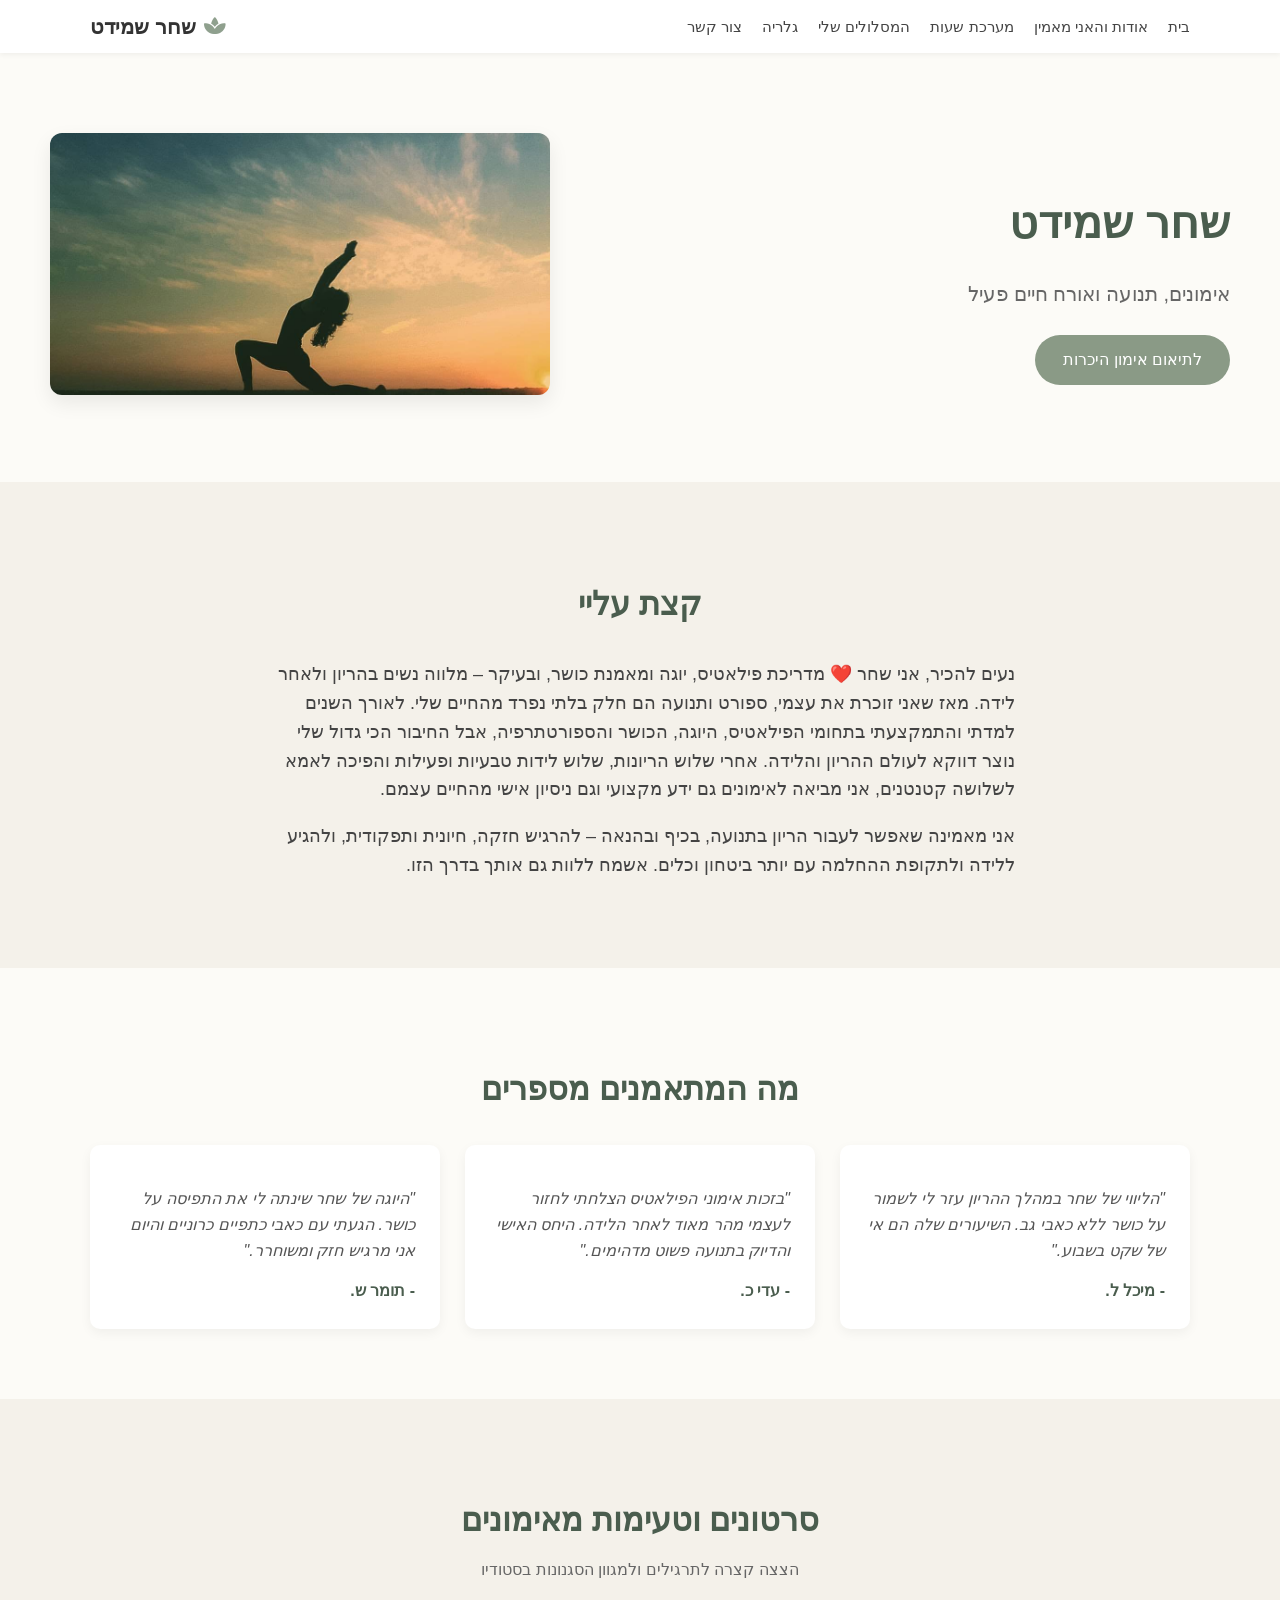
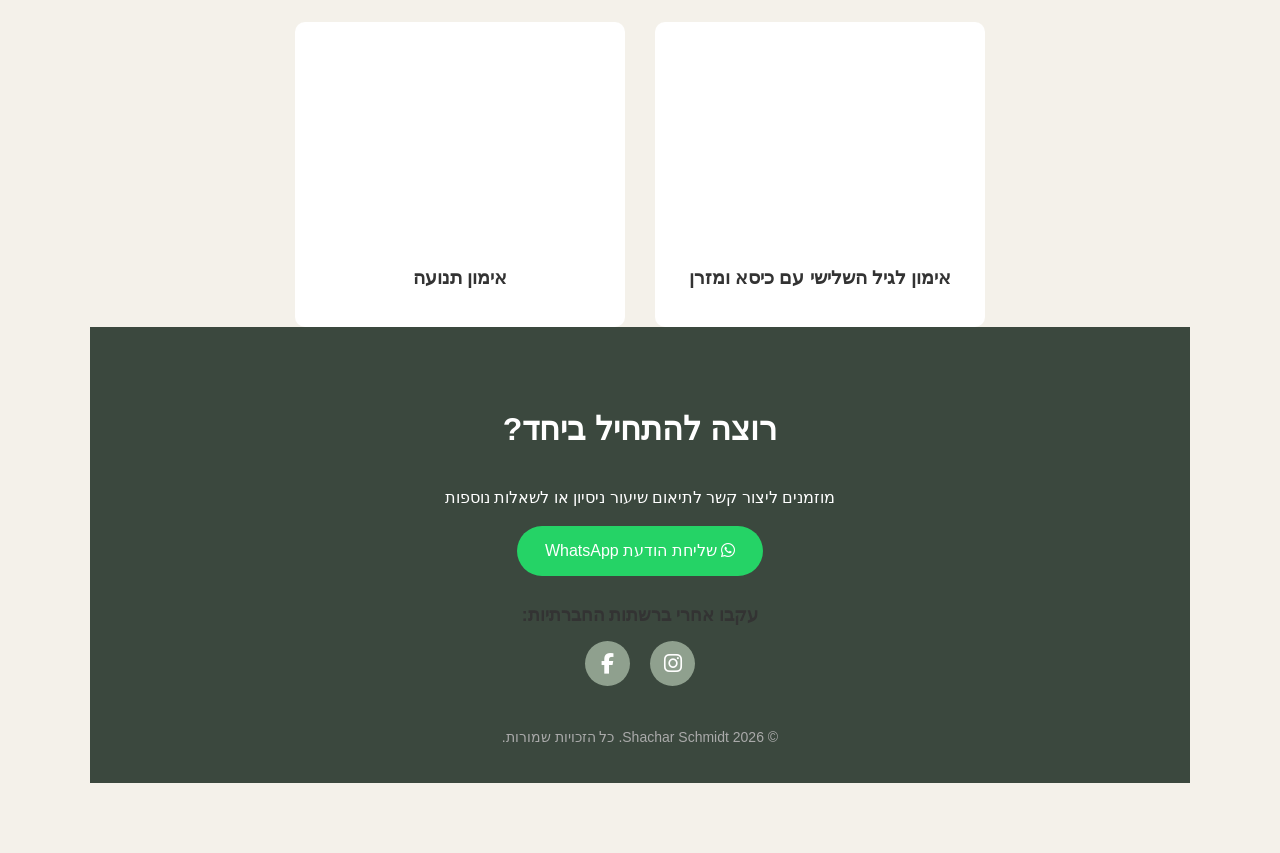
==== commit 58d2dcda: "Fix HTML formatting and structure" ====
--- a/index.html
+++ b/index.html
@@ -57,10 +57,6 @@
 מדריכת פילאטיס, יוגה ומאמנת כושר, ובעיקר – מלווה נשים בהריון ולאחר לידה.
 מאז שאני זוכרת את עצמי, ספורט ותנועה הם חלק בלתי נפרד מהחיים שלי. לאורך השנים למדתי והתמקצעתי בתחומי הפילאטיס, היוגה, הכושר והספורטתרפיה, אבל החיבור הכי גדול שלי נוצר דווקא לעולם ההריון והלידה.
 אחרי שלוש הריונות, שלוש לידות טבעיות ופעילות והפיכה לאמא לשלושה קטנטנים, אני מביאה לאימונים גם ידע מקצועי וגם ניסיון אישי מהחיים עצמם.
-
-אני מאמינה שאפשר לעבור הריון בתנועה, בכיף ובהנאה – להרגיש חזקה, חיונית ותפקודית, ולהגיע ללידה ולתקופת ההחלמה עם יותר ביטחון וכלים.
-אשמח ללוות גם אותך בדרך הזו.
-
                     </p>
                     <p>
 אני מאמינה שאפשר לעבור הריון בתנועה, בכיף ובהנאה – להרגיש חזקה, חיונית ותפקודית, ולהגיע ללידה ולתקופת ההחלמה עם יותר ביטחון וכלים.
